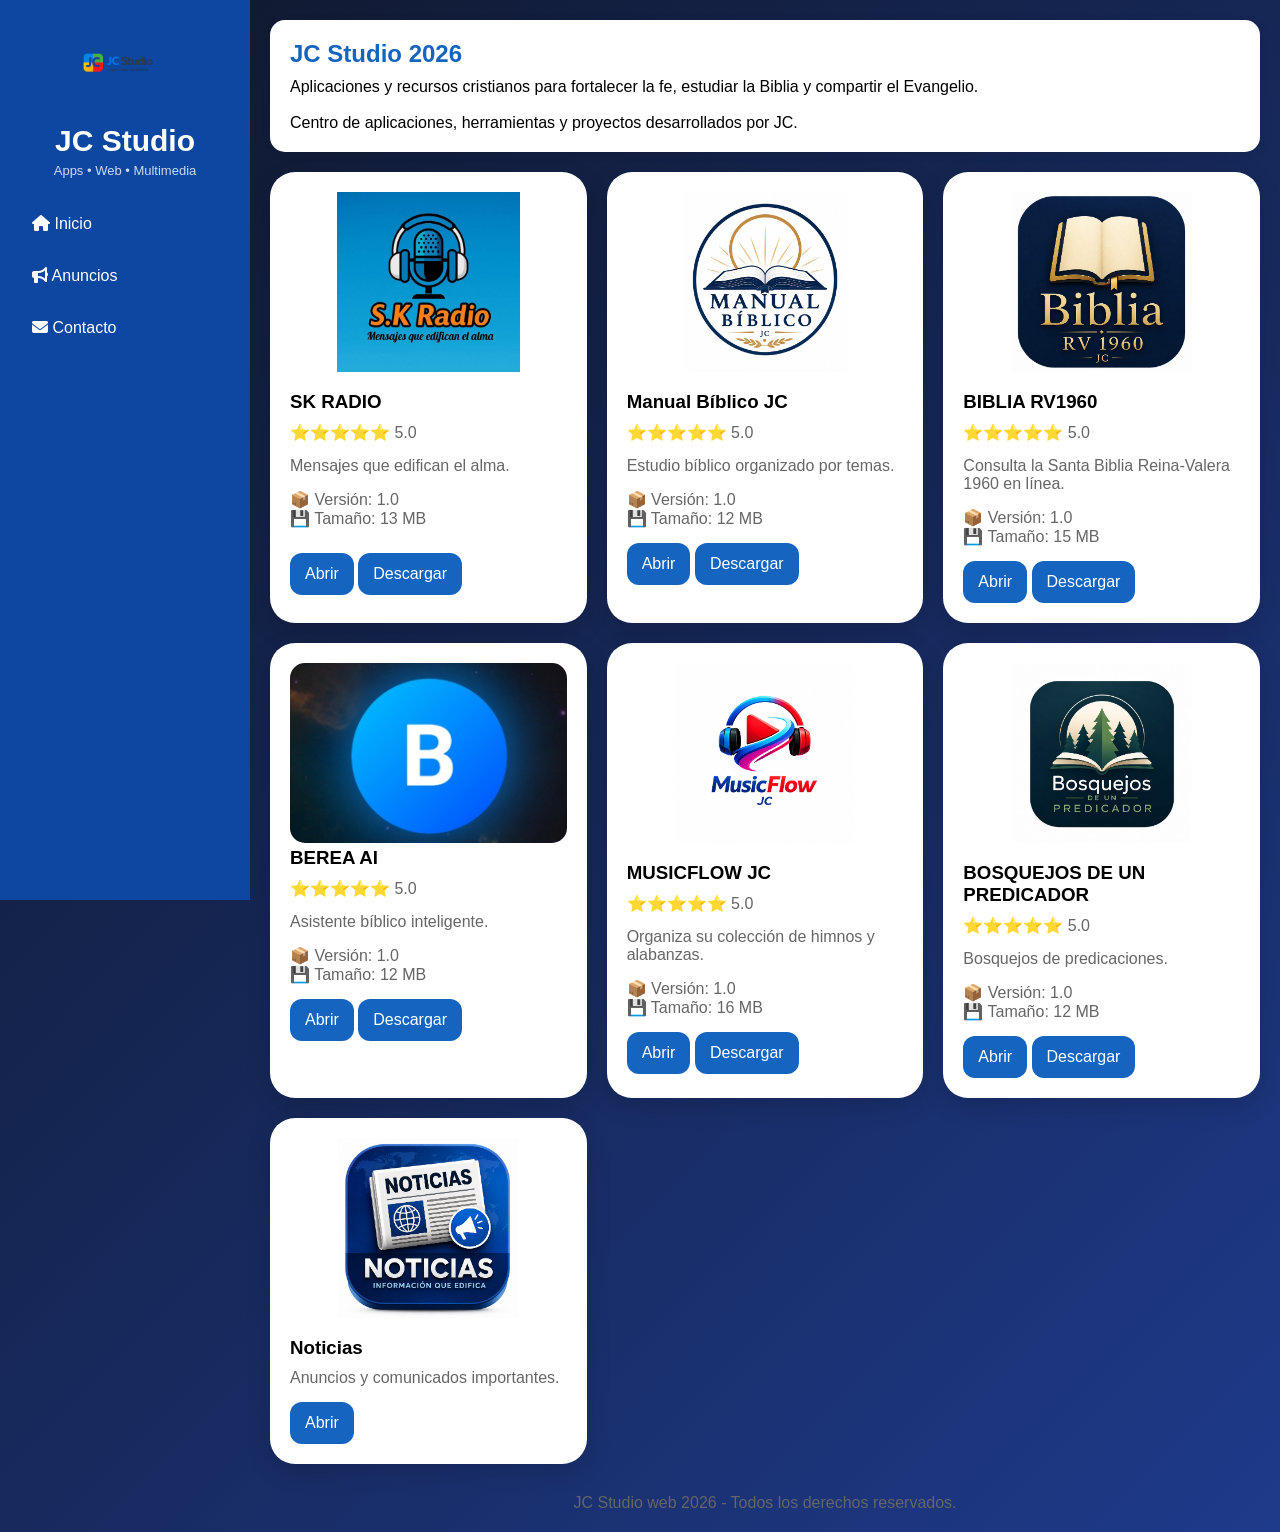
==== index.html @ cdcc3ed3 "Update index.html" ====
<!DOCTYPE html>
<html lang="es">
<head>
<meta charset="UTF-8">
<meta name="viewport" content="width=device-width, initial-scale=1.0">

<title>JC Studio</title>

<link rel="stylesheet" href="style.css">

<link rel="stylesheet"
href="https://cdnjs.cloudflare.com/ajax/libs/font-awesome/6.5.2/css/all.min.css">
</head>

<body>

<button class="menuBtn" onclick="toggleMenu()">
<i class="fas fa-bars"></i>
</button>

<div class="sidebar" id="sidebar">

<div class="logo">

<img src="jcstudio.png" alt="JC Studio">

<h1>JC Studio</h1>

<p>Apps • Web • Multimedia</p>

</div>

<ul class="menu">

<li>
<a href="index.html">
<i class="fas fa-home"></i>
Inicio
</a>
</li>


<li>
<a href="anuncios.html">
<i class="fas fa-bullhorn"></i>
Anuncios
</a>
</li>

<li>
<a href="#">
<i class="fas fa-envelope"></i>
Contacto
</a>
</li>

</ul>

</div>

<div class="main">

<div class="topbar">

<h2>JC Studio 2026</h2>

<p>
Aplicaciones y recursos cristianos para fortalecer la fe,
estudiar la Biblia y compartir el Evangelio.</p>
  <br>
<p>Centro de aplicaciones, herramientas y proyectos desarrollados por JC.
</p>

</div>

<div class="grid">

<div class="card">

<img src="skradio.jpg" alt="SK Radio"
style="width:100%;max-height:180px;object-fit:contain;margin-bottom:15px;">

<h3>SK RADIO</h3>
<p>⭐⭐⭐⭐⭐ 5.0</p>
<p>Mensajes que edifican el alma.</p>
<p>
📦 Versión: 1.0<br>
💾 Tamaño: 13 MB
</p>
<!-- BOTÓN DE DESCARGA -->
  <a href="https://stream.zeno.fm/oboleug1ae0uv" class="btn" target="_blank"
style="margin-top:10px; display:inline-block;">
Abrir 
</a>

<a href="https://apk.e-droid.net/apk/app3262648-sol19q.apk?v=3" class="btn" download>
Descargar
</a>


</div>

<div class="card">

<img src="manual.jpeg"
alt="Manual Bíblico"
style="width:100%;max-height:180px;object-fit:contain;margin-bottom:15px;">

<h3>Manual Bíblico JC</h3>
<p>⭐⭐⭐⭐⭐ 5.0</p>
<p>Estudio bíblico organizado por temas.</p>
<p>
📦 Versión: 1.0<br>
💾 Tamaño: 12 MB
</p>
<a href="manual-biblico.html" class="btn">Abrir</a>

<a href="#" class="btn" download>
Descargar
</a>

</div>
<div class="card">

<img src="biblia.jpeg"
alt="Biblia RV1960"
style="
width:100%;
max-height:180px;
object-fit:contain;
margin-bottom:15px;
">

<h3>BIBLIA RV1960</h3>
<p>⭐⭐⭐⭐⭐ 5.0</p>
<p>
Consulta la Santa Biblia Reina-Valera 1960 en línea.
</p>
<p>
📦 Versión: 1.0<br>
💾 Tamaño: 15 MB
</p>
<a href="https://cultivahoyhuertaencasa-rgb.github.io/biblia-rv1960/"
target="_blank"
class="btn">
Abrir </a>

<a href="#" class="btn" download>
Descargar
</a>

</div>


<div class="card">

<img src="berea.jpeg" alt="Berea">

<h3>BEREA AI</h3>
<p>⭐⭐⭐⭐⭐ 5.0</p>
<p>
Asistente bíblico inteligente.
</p>

<p>
📦 Versión: 1.0<br>
💾 Tamaño: 12 MB
</p>

<a href="https://cultivahoyhuertaencasa-rgb.github.io/berea-ai/"
class="btn"
target="_blank">
Abrir 
</a>

<a href="#" class="btn" download>
Descargar
</a>
</div>
<div class="card">

<img src="musicflow.jpeg"
alt="MusicFlow"
style="width:100%;max-height:180px;object-fit:contain;margin-bottom:15px;">

<h3>MUSICFLOW JC</h3>
<p>⭐⭐⭐⭐⭐ 5.0</p>
<p>Organiza su colección de himnos y alabanzas.</p>
<p>
📦 Versión: 1.0<br>
💾 Tamaño: 16 MB
</p>
<a href="musicflow.html" class="btn">Abrir</a>

<a href="#" class="btn" download>
Descargar
</a>

</div>

<div class="card">

<img src="bosquejos.jpeg"
alt="Bosquejos"
style="width:100%;max-height:180px;object-fit:contain;margin-bottom:15px;">

<h3>BOSQUEJOS DE UN PREDICADOR</h3>
<p>⭐⭐⭐⭐⭐ 5.0</p>
<p>Bosquejos de predicaciones.</p>
<p>
📦 Versión: 1.0<br>
💾 Tamaño: 12 MB
</p>
<a href="bosquejos.html" class="btn">Abrir</a>

<a href="https://apk.e-droid.net/apk/app4086300-37qpor.apk?v=1" class="btn" download>
Descargar
</a>

</div>
<div class="card">

<img src="noticias.png"
alt="Noticias"
style="width:100%;max-height:180px;object-fit:contain;margin-bottom:15px;">


<h3>Noticias</h3>

<p>Anuncios y comunicados importantes.</p>

<a href="anuncios.html" class="btn">
Abrir
</a>

</div>
  
</div>

<div class="footer">
JC Studio web 2026 - Todos los derechos reservados.
</div>

</div>

<script src="script.js"></script>

</body>
</html>
---- style.css ----
*{
margin:0;
padding:0;
box-sizing:border-box;
font-family:Arial,sans-serif;
}

body{
background:linear-gradient(
135deg,
#0f172a,
#1e3a8a
);
}

header{
display:flex;
justify-content:space-between;
align-items:center;
padding:15px;
background:#0d47a1;
color:white;
}

img{
width:100%;
height:180px;
object-fit:cover;
border-radius:15px;
}

/* BOTON MENU */

.menuBtn{
display:none;
position:fixed;
top:15px;
left:15px;
background:#1565c0;
color:white;
border:none;
padding:12px;
border-radius:10px;
cursor:pointer;
z-index:1000;
}

/* MENU */

.sidebar{
position:fixed;
left:0;
top:0;
width:250px;
height:100%;
background:#0d47a1;
color:white;
padding:20px;
overflow-y:auto;
}

.logo{
text-align:center;
margin-bottom:25px;
}

.logo img{
width:90px;
height:90px;
border-radius:20px;
object-fit:cover;
margin-bottom:10px;
}

.logo h1{
font-size:30px;
margin-bottom:5px;
}

.logo p{
font-size:13px;
opacity:.8;
}

.menu{
list-style:none;
}

.menu li{
margin-bottom:10px;
}

.menu a{
display:block;
color:white;
text-decoration:none;
padding:12px;
border-radius:10px;
transition:.3s;
}

.menu a:hover{
background:rgba(255,255,255,.15);
}

/* CONTENIDO */

.main{
margin-left:250px;
padding:20px;
}

.topbar{
background:white;
padding:20px;
border-radius:15px;
box-shadow:0 2px 10px rgba(0,0,0,.08);
margin-bottom:20px;
}

.topbar h2{
color:#1565c0;
margin-bottom:10px;
}

.grid{
display:grid;
grid-template-columns:repeat(auto-fit,minmax(250px,1fr));
gap:20px;
}

.card{
background:white;
border-radius:25px;
padding:20px;
box-shadow:0 8px 25px rgba(0,0,0,.15);
transition:.3s;
  text-align;
}

.card:hover{
transform:translateY(-8px);
}

.icono{
font-size:40px;
color:#1565c0;
margin-bottom:15px;
}

.card h3{
margin-bottom:10px;
}

.card p{
color:#666;
margin-bottom:15px;
}

.btn{
display:inline-block;
background:#1565c0;
color:white;
padding:12px 15px;
border-radius:12px;
text-decoration:none;
  font-weight;
}

.estado{
display:inline-block;
margin-top:10px;
padding:5px 10px;
border-radius:20px;
font-size:12px;
}

.activo{
background:#d4edda;
color:#155724;
}

.proximo{
background:#fff3cd;
color:#856404;
}

.footer{
margin-top:30px;
text-align:center;
color:#666;
}

/* MOVIL */

@media(max-width:768px){

.menuBtn{
display:block;
}

.sidebar{
left:-260px;
transition:.3s;
z-index:999;
}

.sidebar.activo{
left:0;
}

.main{
margin-left:0;
padding-top:70px;
}

.grid{
grid-template-columns:repeat(auto-fit,minmax(250px,1fr));
gap:20px;
padding:20px;
}

}
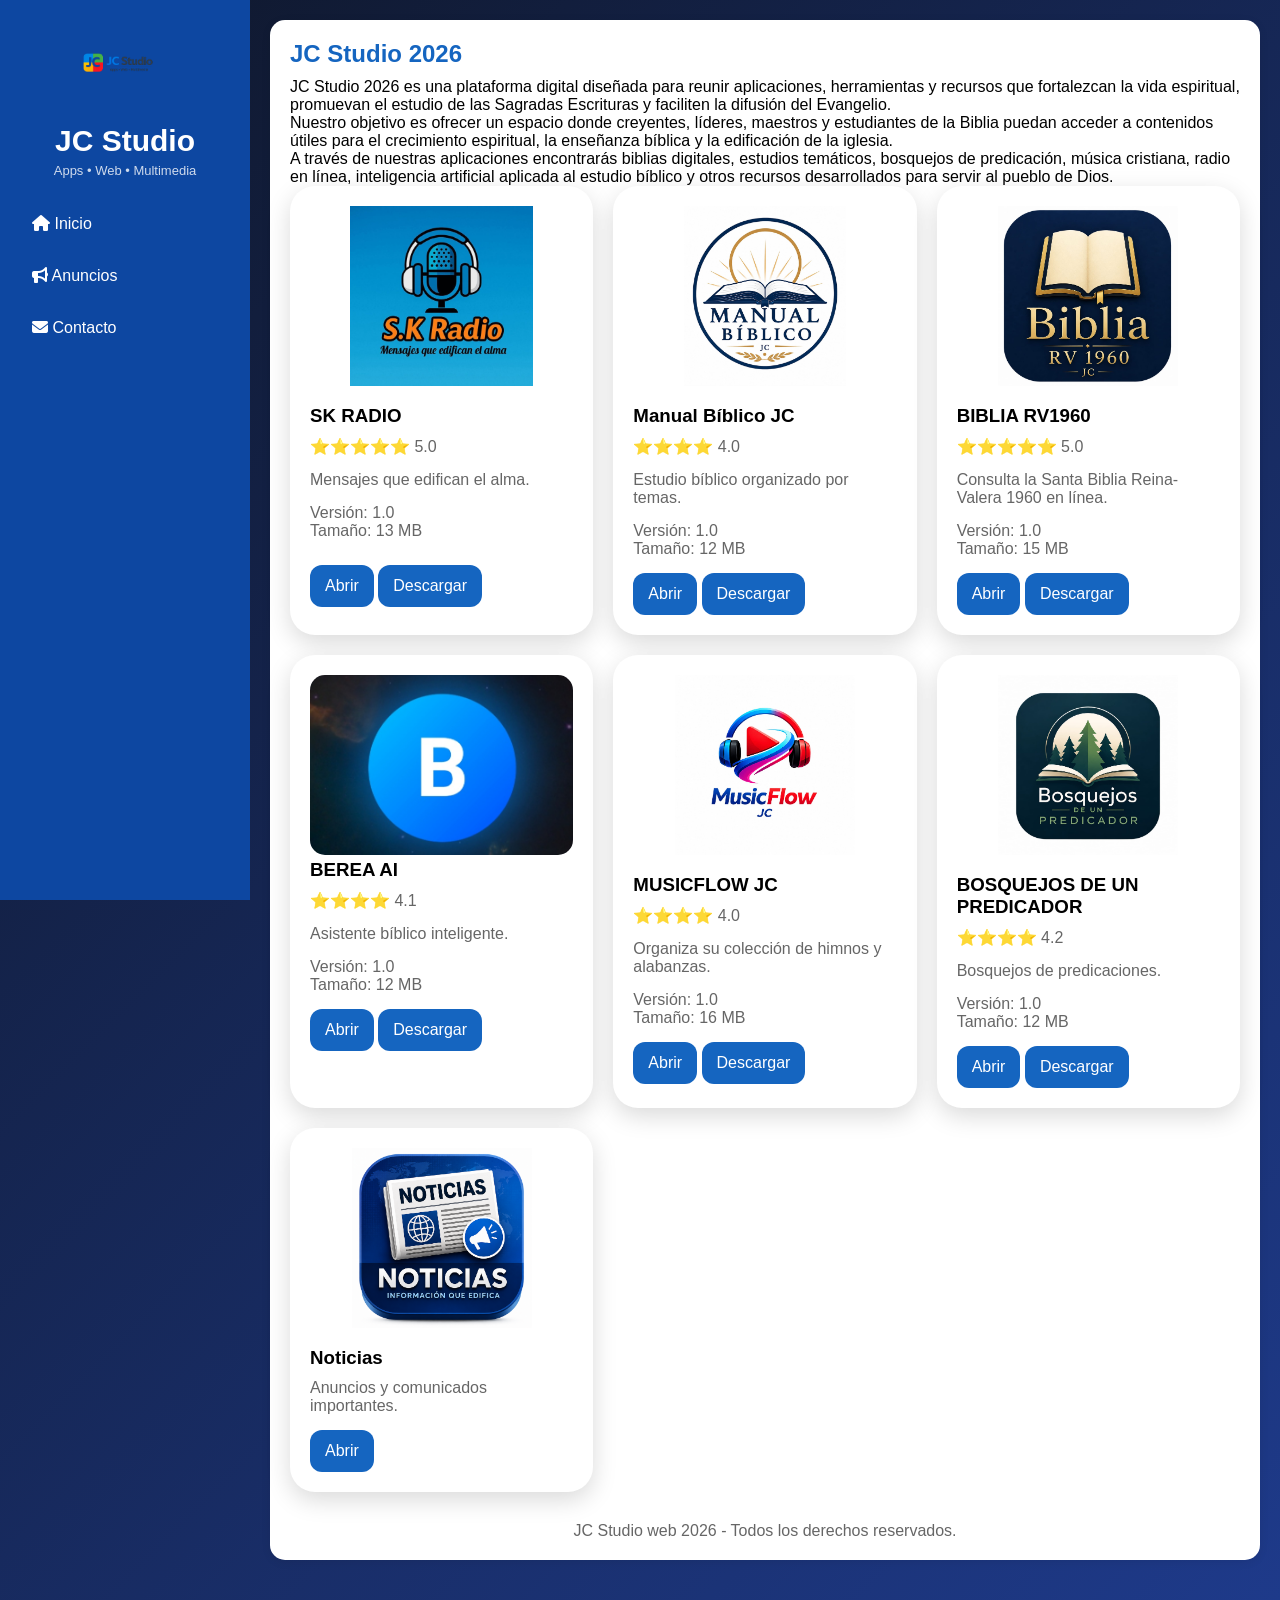
==== commit 71b49dab: "Update index.html" ====
--- a/index.html
+++ b/index.html
@@ -65,13 +65,23 @@
 <h2>JC Studio 2026</h2>
 
 <p>
-Aplicaciones y recursos cristianos para fortalecer la fe,
-estudiar la Biblia y compartir el Evangelio.</p>
-  <br>
-<p>Centro de aplicaciones, herramientas y proyectos desarrollados por JC.
-</p>
-
-</div>
+JC Studio 2026 es una plataforma digital diseñada para reunir aplicaciones,
+herramientas y recursos que fortalezcan la vida espiritual, 
+promuevan el estudio de las Sagradas Escrituras y faciliten la difusión del Evangelio.
+</p>
+
+<p>
+Nuestro objetivo es ofrecer un espacio donde creyentes, líderes,
+maestros y estudiantes de la Biblia puedan acceder a contenidos útiles para el crecimiento espiritual, 
+la enseñanza bíblica y la edificación de la iglesia.
+</p>
+
+<p>
+A través de nuestras aplicaciones encontrarás biblias digitales, 
+estudios temáticos, bosquejos de predicación, música cristiana, 
+radio en línea, inteligencia artificial aplicada al estudio bíblico y otros recursos
+desarrollados para servir al pueblo de Dios.
+</p>
 
 <div class="grid">
 
@@ -84,8 +94,8 @@
 <p>⭐⭐⭐⭐⭐ 5.0</p>
 <p>Mensajes que edifican el alma.</p>
 <p>
-📦 Versión: 1.0<br>
-💾 Tamaño: 13 MB
+ Versión: 1.0<br>
+ Tamaño: 13 MB
 </p>
 <!-- BOTÓN DE DESCARGA -->
   <a href="https://stream.zeno.fm/oboleug1ae0uv" class="btn" target="_blank"
@@ -107,15 +117,15 @@
 style="width:100%;max-height:180px;object-fit:contain;margin-bottom:15px;">
 
 <h3>Manual Bíblico JC</h3>
-<p>⭐⭐⭐⭐⭐ 5.0</p>
+<p>⭐⭐⭐⭐ 4.0</p>
 <p>Estudio bíblico organizado por temas.</p>
 <p>
-📦 Versión: 1.0<br>
-💾 Tamaño: 12 MB
+ Versión: 1.0<br>
+ Tamaño: 12 MB
 </p>
 <a href="manual-biblico.html" class="btn">Abrir</a>
 
-<a href="#" class="btn" download>
+<a href="https://apk.e-droid.net/apk/app4045448-2gzdeu.apk?v=7" class="btn" download>
 Descargar
 </a>
 
@@ -137,15 +147,15 @@
 Consulta la Santa Biblia Reina-Valera 1960 en línea.
 </p>
 <p>
-📦 Versión: 1.0<br>
-💾 Tamaño: 15 MB
+ Versión: 1.0<br>
+ Tamaño: 15 MB
 </p>
 <a href="https://cultivahoyhuertaencasa-rgb.github.io/biblia-rv1960/"
 target="_blank"
 class="btn">
 Abrir </a>
 
-<a href="#" class="btn" download>
+<a href="https://apk.e-droid.net/apk/app4054132-6pw9d7.apk?v=2" class="btn" download>
 Descargar
 </a>
 
@@ -157,14 +167,14 @@
 <img src="berea.jpeg" alt="Berea">
 
 <h3>BEREA AI</h3>
-<p>⭐⭐⭐⭐⭐ 5.0</p>
+<p>⭐⭐⭐⭐ 4.1</p>
 <p>
 Asistente bíblico inteligente.
 </p>
 
 <p>
-📦 Versión: 1.0<br>
-💾 Tamaño: 12 MB
+ Versión: 1.0<br>
+ Tamaño: 12 MB
 </p>
 
 <a href="https://cultivahoyhuertaencasa-rgb.github.io/berea-ai/"
@@ -173,26 +183,26 @@
 Abrir 
 </a>
 
-<a href="#" class="btn" download>
-Descargar
-</a>
-</div>
-<div class="card">
-
+<a href="https://apk.e-droid.net/apk/app4076826-o8bn3w.apk?v=2" class="btn" download>
+Descargar
+</a>
+</div>
+  
+<div class="card">
 <img src="musicflow.jpeg"
 alt="MusicFlow"
 style="width:100%;max-height:180px;object-fit:contain;margin-bottom:15px;">
 
 <h3>MUSICFLOW JC</h3>
-<p>⭐⭐⭐⭐⭐ 5.0</p>
+<p>⭐⭐⭐⭐ 4.0</p>
 <p>Organiza su colección de himnos y alabanzas.</p>
 <p>
-📦 Versión: 1.0<br>
-💾 Tamaño: 16 MB
+ Versión: 1.0<br>
+ Tamaño: 16 MB
 </p>
 <a href="musicflow.html" class="btn">Abrir</a>
 
-<a href="#" class="btn" download>
+<a href="https://apk.e-droid.net/apk/app4035965-no4z3h.apk?v=4" class="btn" download>
 Descargar
 </a>
 
@@ -205,11 +215,11 @@
 style="width:100%;max-height:180px;object-fit:contain;margin-bottom:15px;">
 
 <h3>BOSQUEJOS DE UN PREDICADOR</h3>
-<p>⭐⭐⭐⭐⭐ 5.0</p>
+<p>⭐⭐⭐⭐ 4.2</p>
 <p>Bosquejos de predicaciones.</p>
 <p>
-📦 Versión: 1.0<br>
-💾 Tamaño: 12 MB
+ Versión: 1.0<br>
+ Tamaño: 12 MB
 </p>
 <a href="bosquejos.html" class="btn">Abrir</a>
 
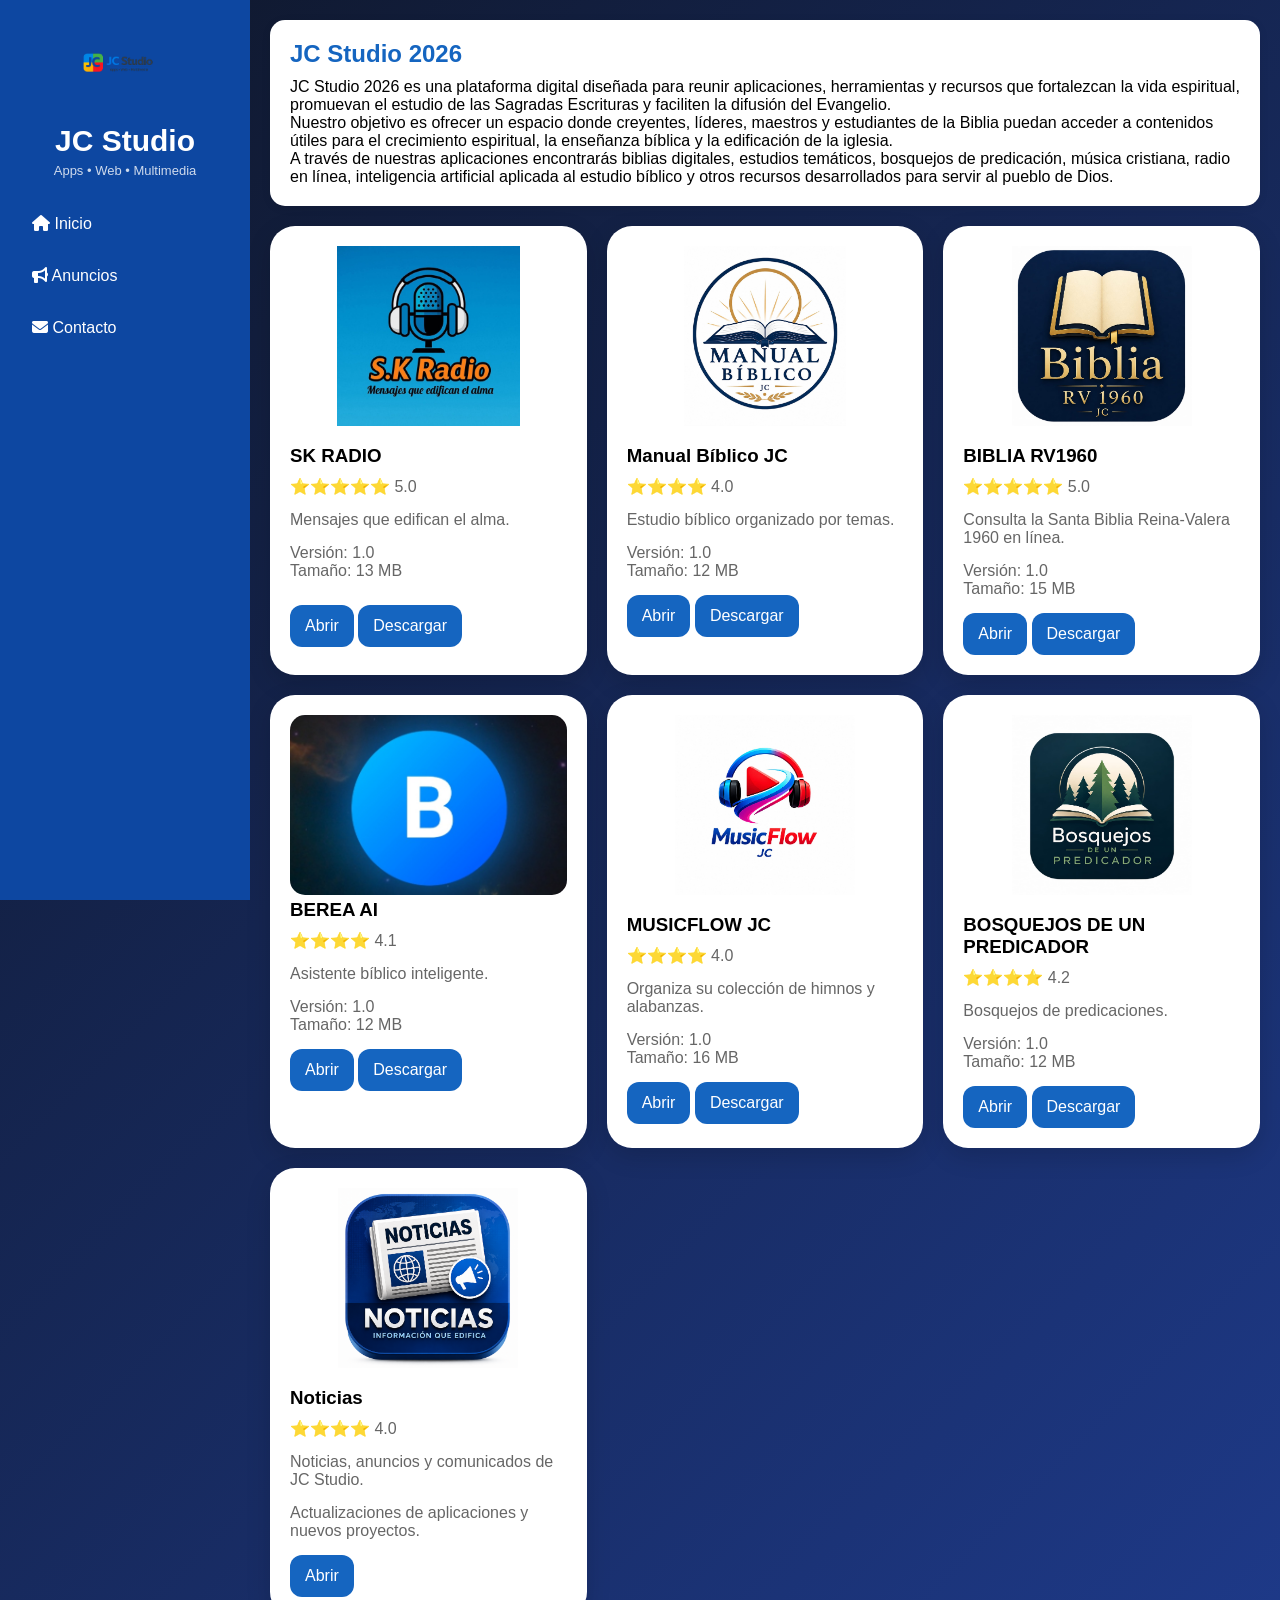
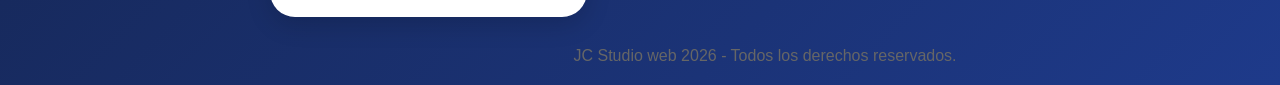
==== commit dc2ae74a: "Update index.html" ====
--- a/index.html
+++ b/index.html
@@ -82,7 +82,7 @@
 radio en línea, inteligencia artificial aplicada al estudio bíblico y otros recursos
 desarrollados para servir al pueblo de Dios.
 </p>
-
+</div>
 <div class="grid">
 
 <div class="card">
@@ -236,8 +236,13 @@
 
 
 <h3>Noticias</h3>
-
-<p>Anuncios y comunicados importantes.</p>
+<p>⭐⭐⭐⭐ 4.0</p>
+<p>
+Noticias, anuncios y comunicados de JC Studio.
+</p>
+<p>
+Actualizaciones de aplicaciones y nuevos proyectos.
+</p>
 
 <a href="anuncios.html" class="btn">
 Abrir
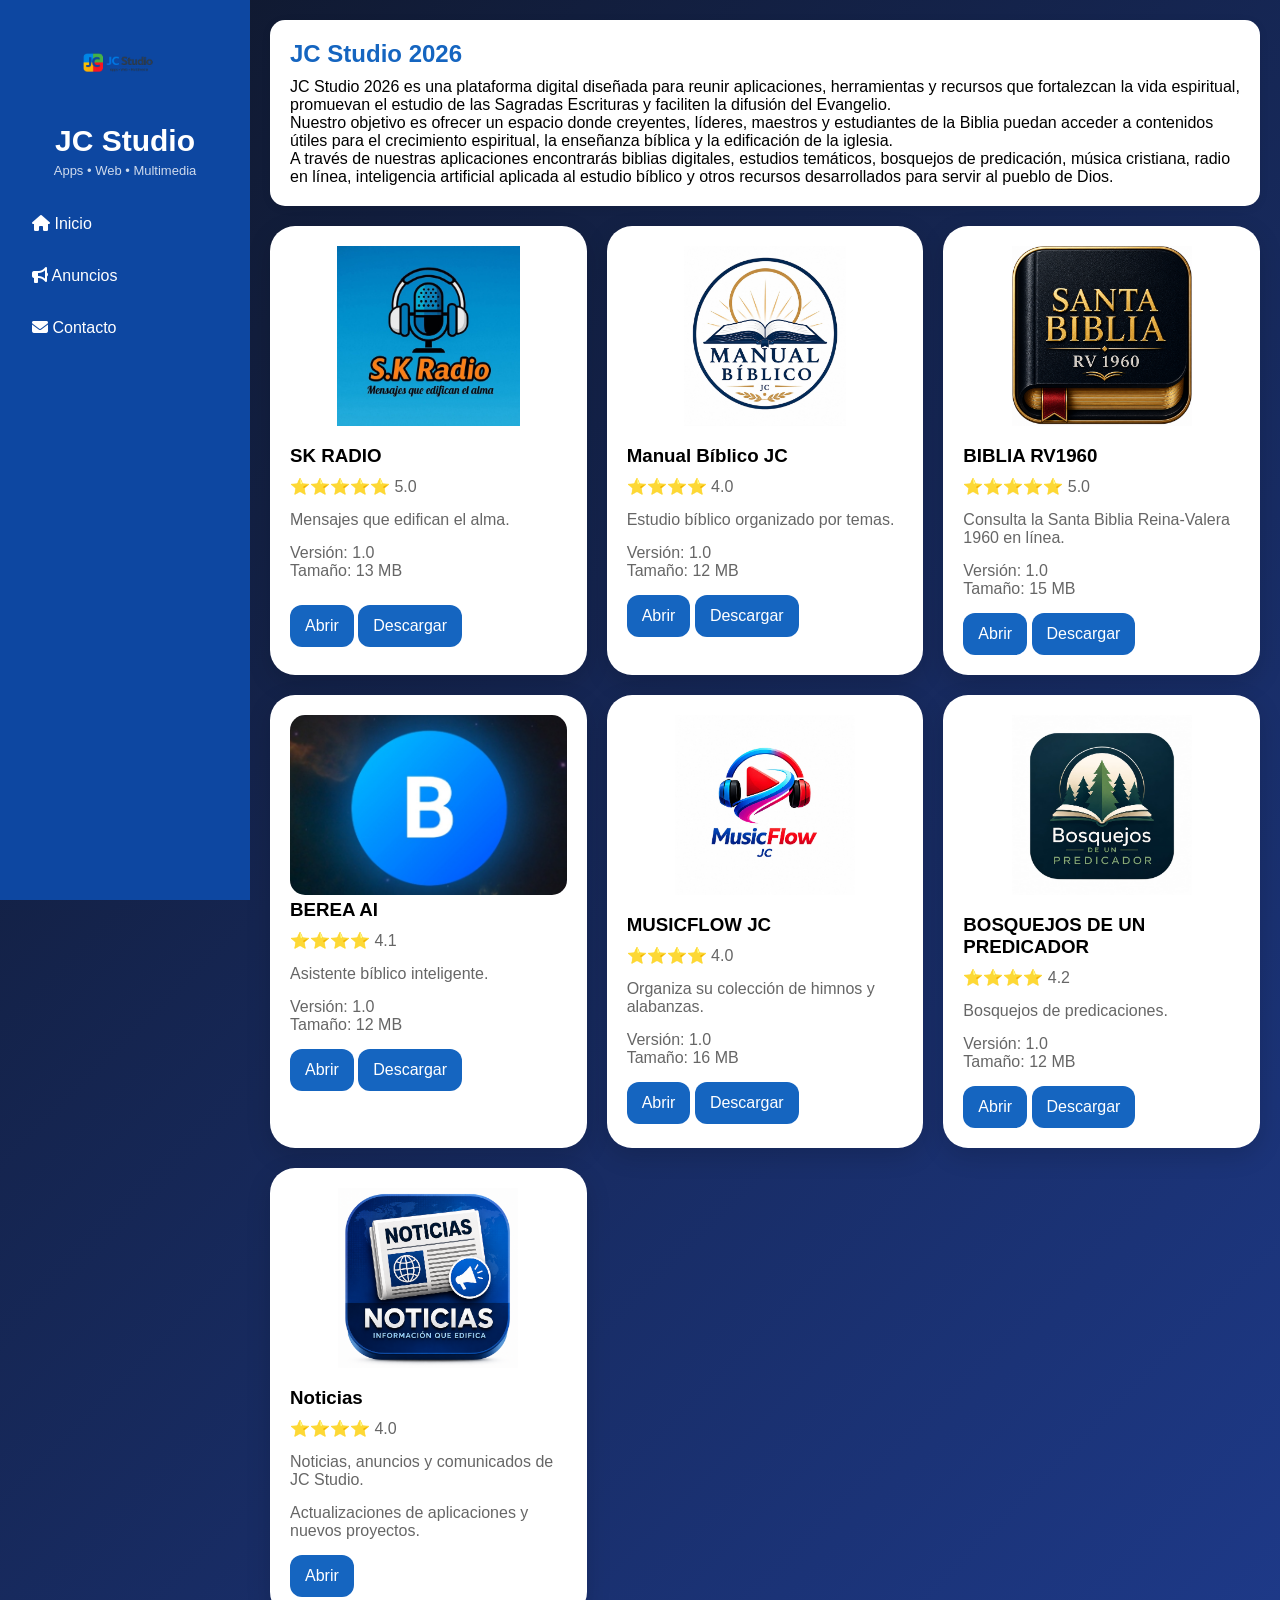
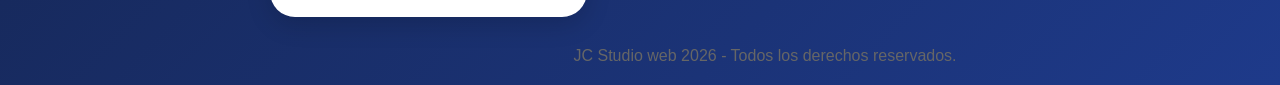
==== commit 91ba64f4: "Update index.html" ====
--- a/index.html
+++ b/index.html
@@ -132,7 +132,7 @@
 </div>
 <div class="card">
 
-<img src="biblia.jpeg"
+<img src="biblia.png"
 alt="Biblia RV1960"
 style="
 width:100%;
